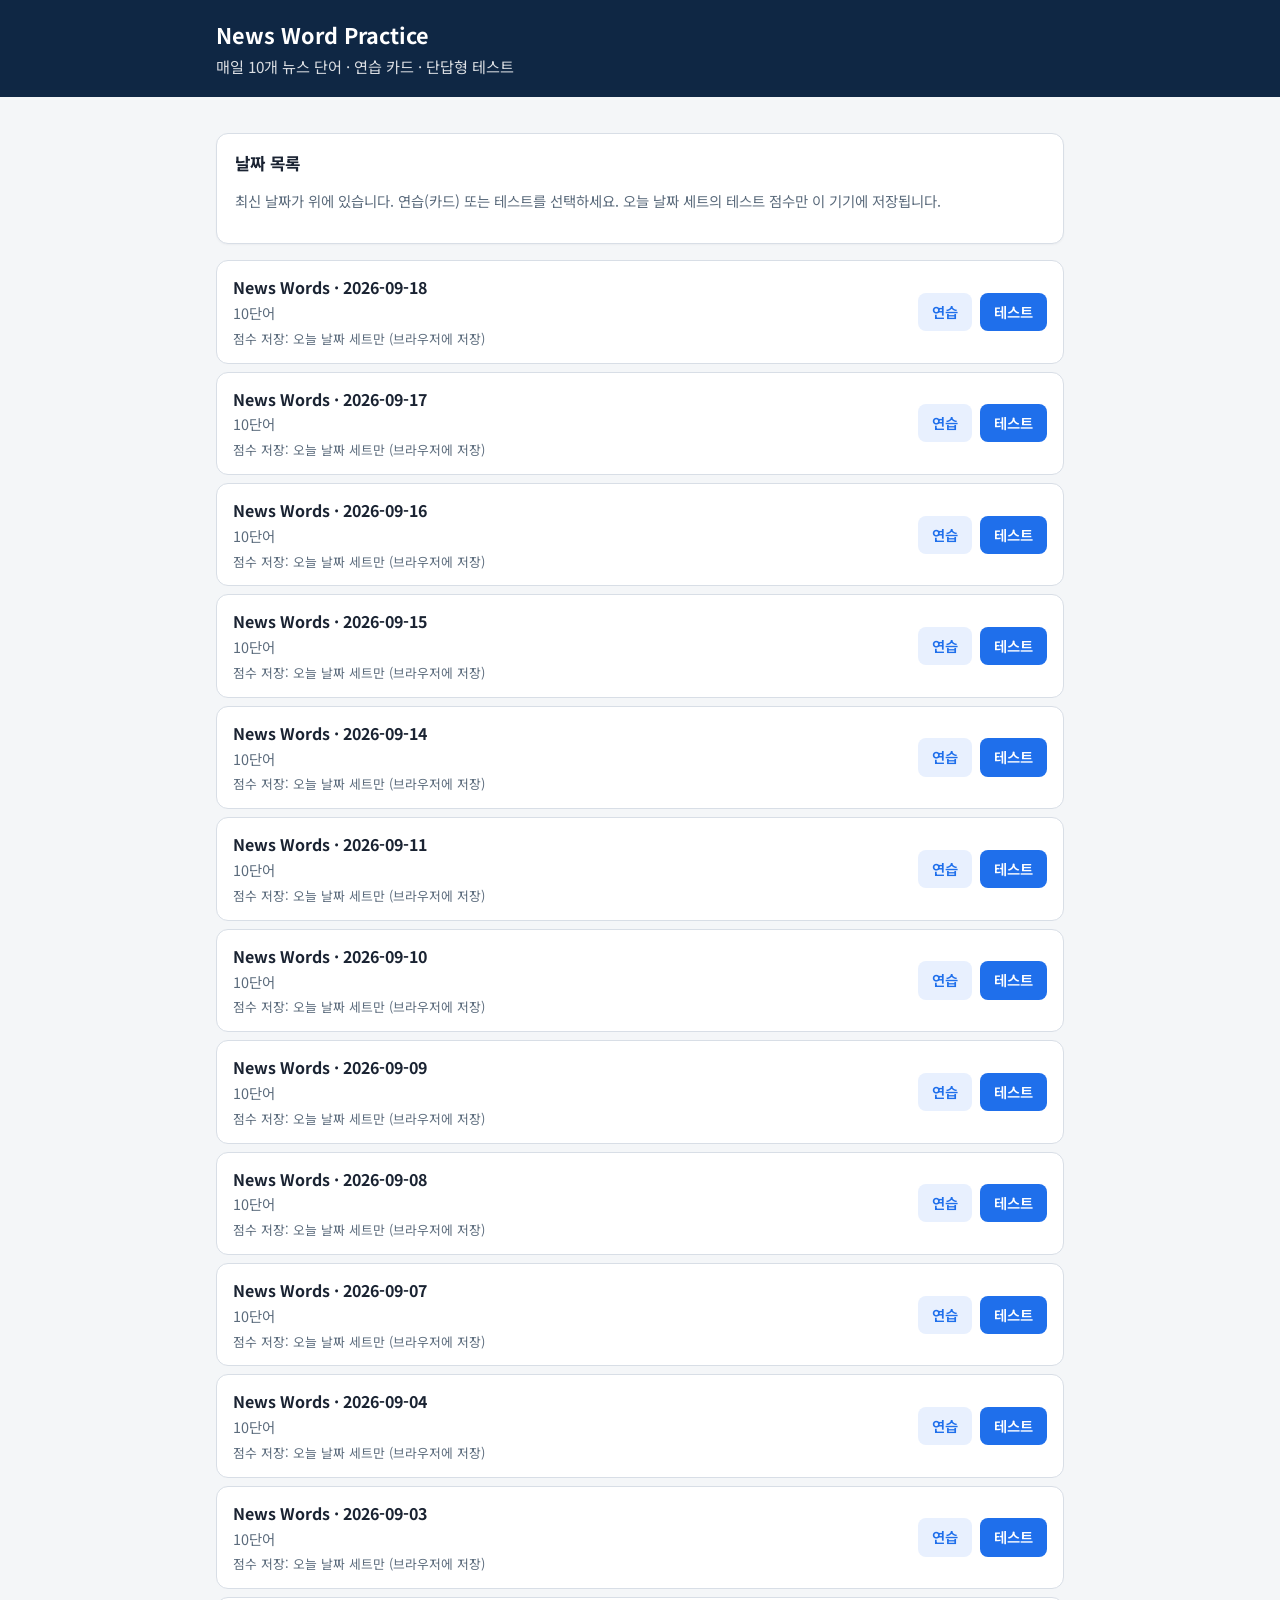
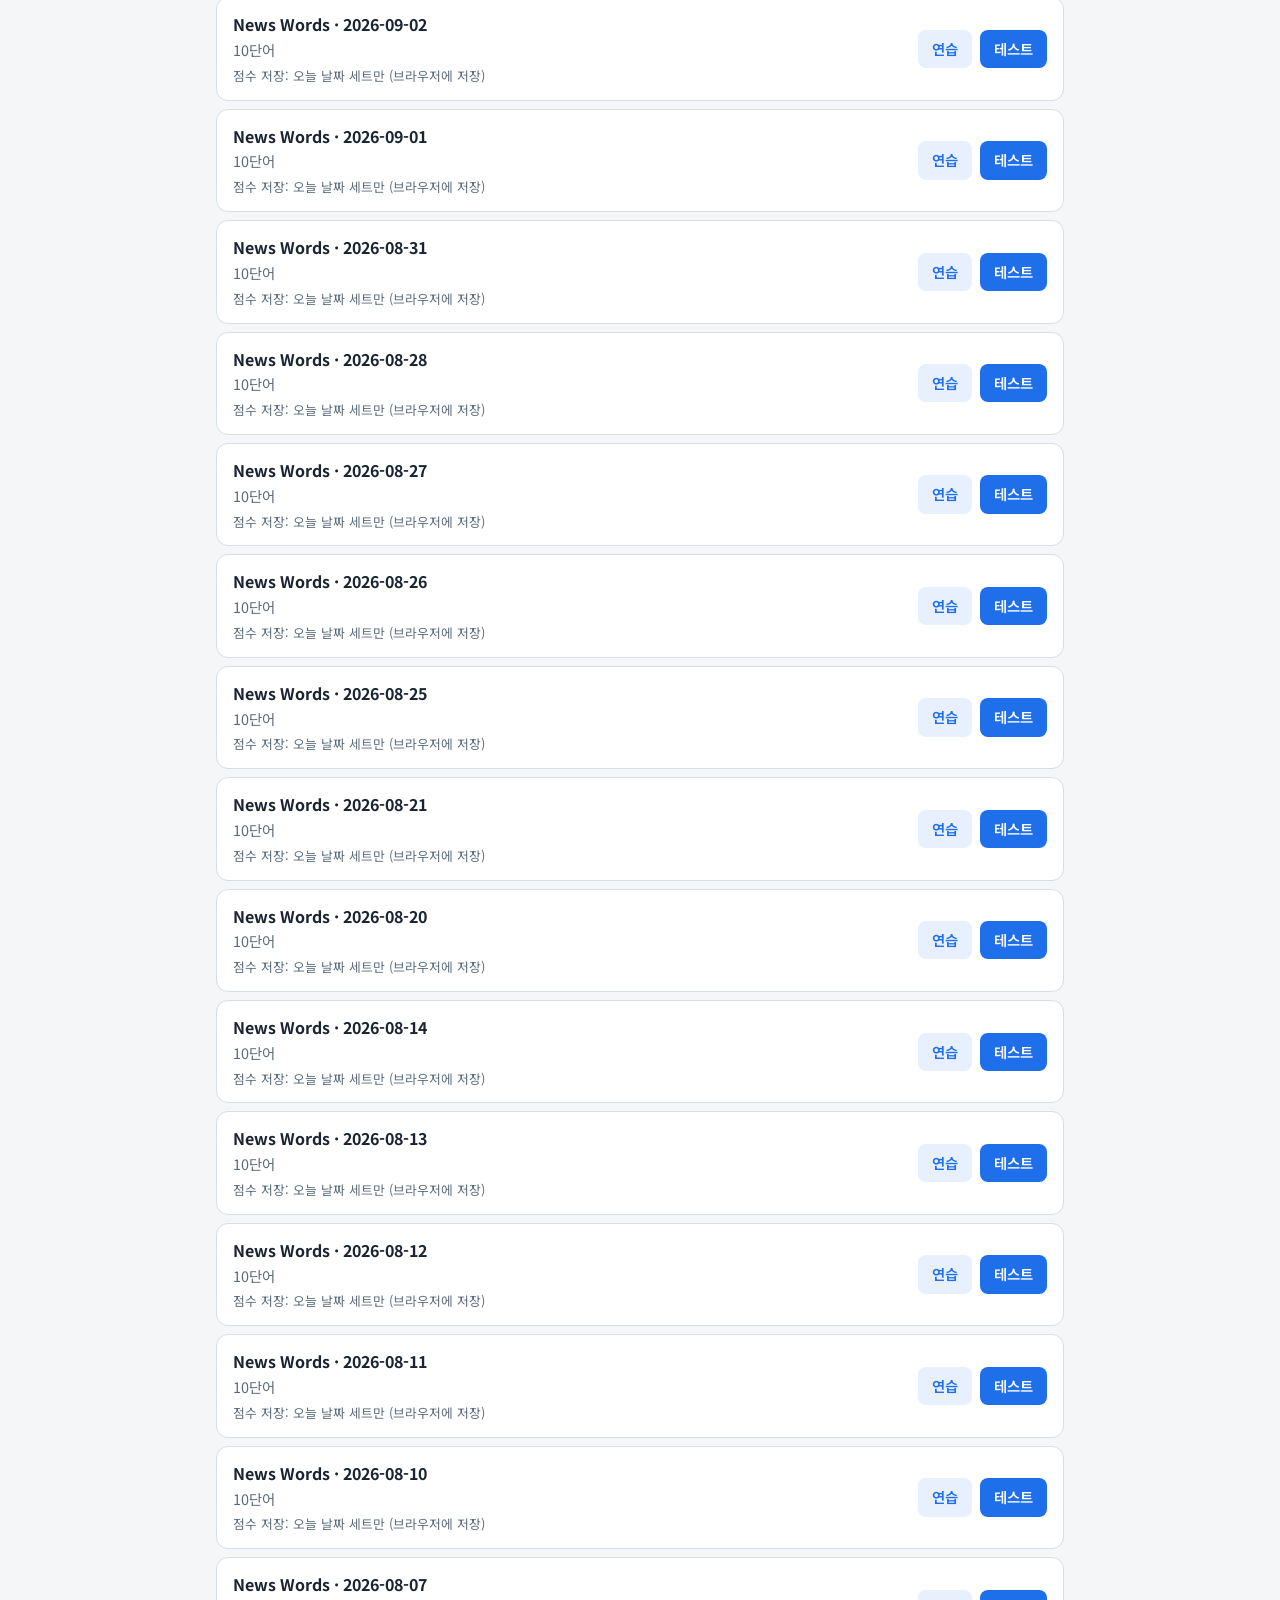
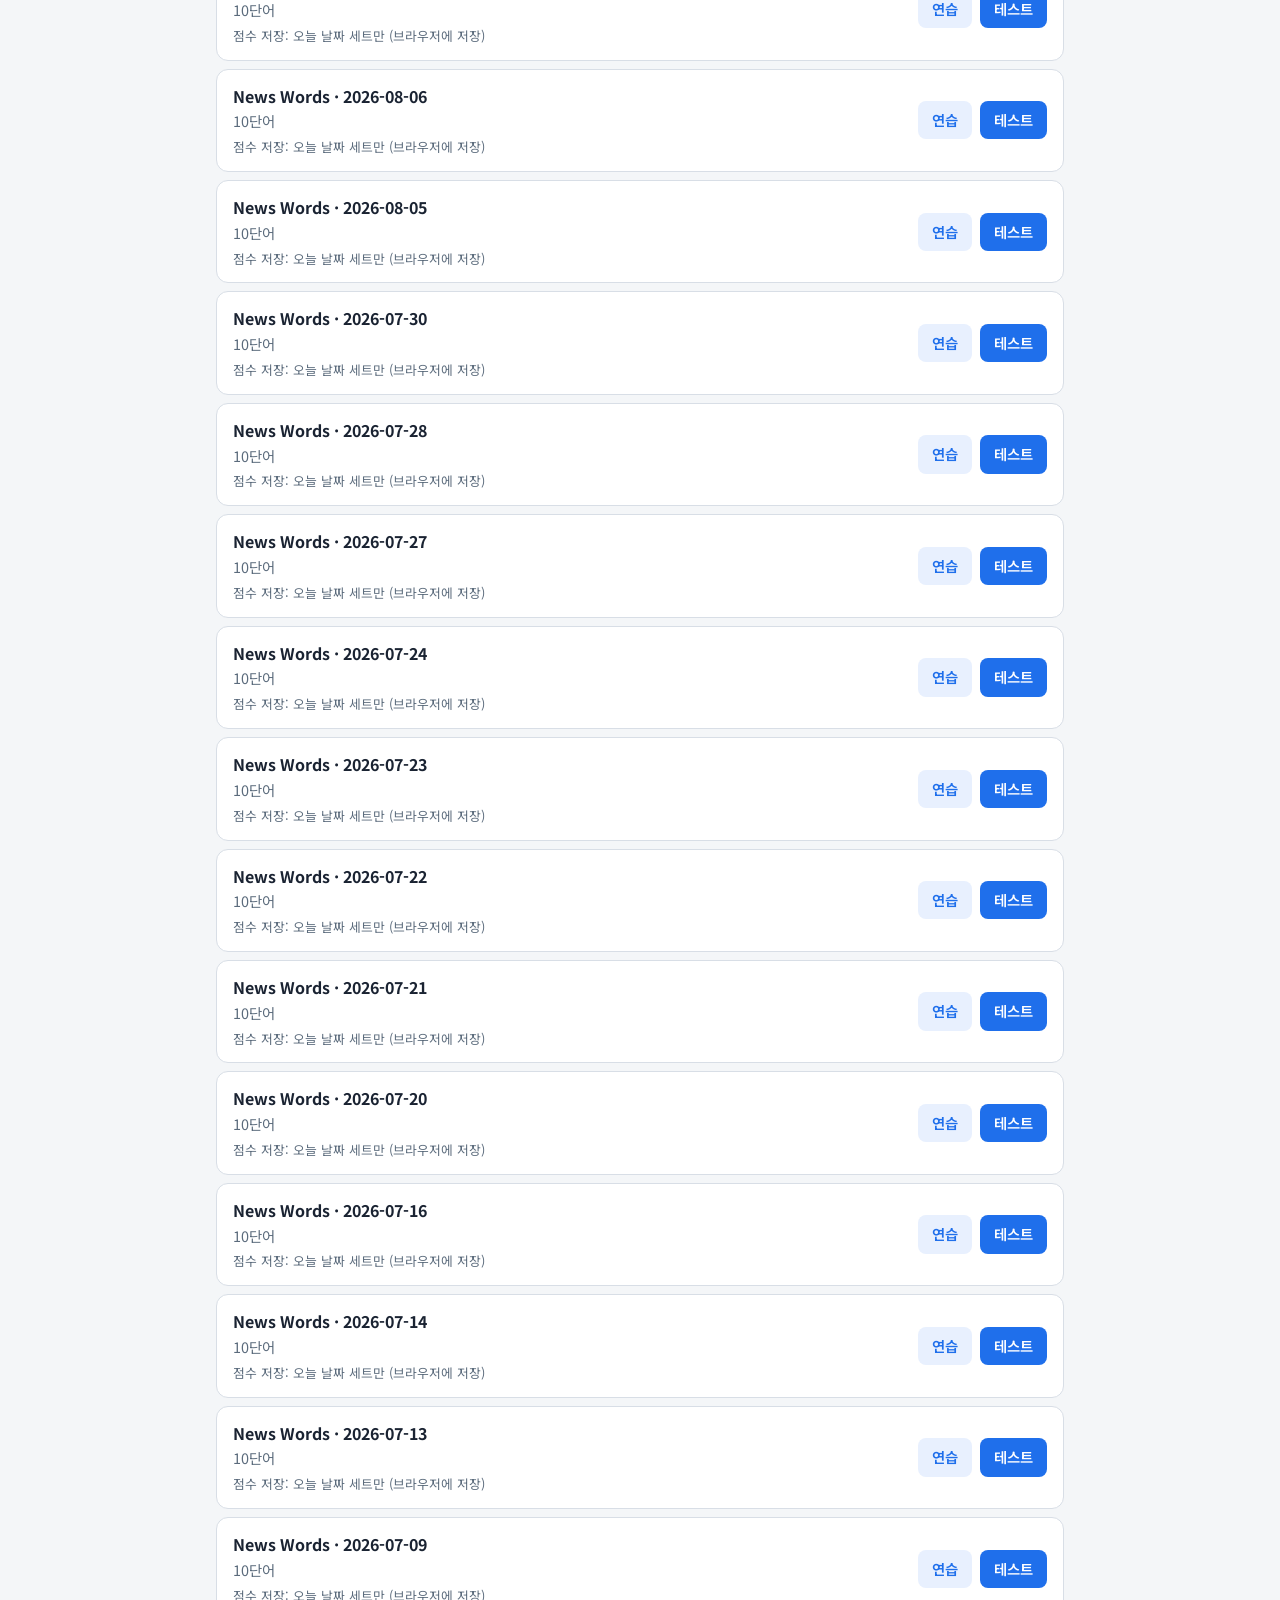
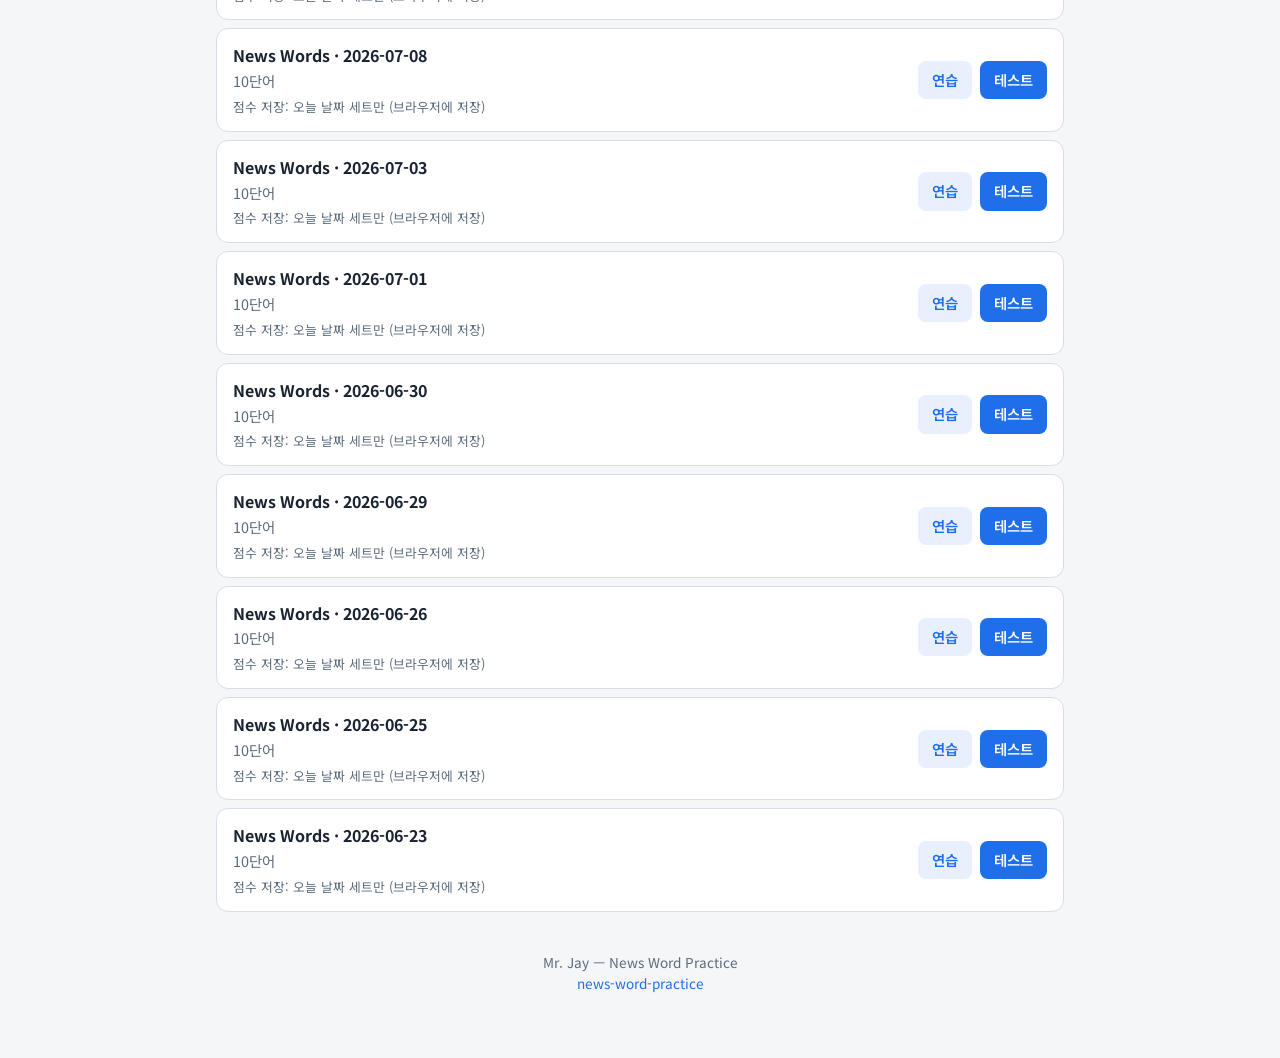
==== test.html @ 5d8d538a "Add static News Word Practice site for GitHub Pages. Vanilla HTML/CSS/JS with practice cards, MC tes" ====
<!DOCTYPE html>
<html lang="ko">
<head>
  <meta charset="UTF-8" />
  <meta name="viewport" content="width=device-width, initial-scale=1" />
  <title>테스트 · News Words</title>
  <link href="https://fonts.googleapis.com/css2?family=Noto+Sans+KR:wght@400;600;700&display=swap" rel="stylesheet" />
  <link rel="stylesheet" href="css/style.css" />
</head>
<body>
  <header class="app">
    <div class="wrap">
      <p style="margin:0 0 6px">
        <a class="back" href="index.html">← 목록</a>
        · <a class="back" id="practice-link" href="#">연습</a>
      </p>
      <h1 id="title">불러오는 중…</h1>
      <p id="sub" class="meta" style="color:#cde">객관식 · 제출 후 채점</p>
    </div>
  </header>
  <main class="wrap">
    <form id="quiz"></form>
    <div class="actions" id="actions">
      <button type="button" class="primary" id="submit">제출하고 채점</button>
      <button type="button" class="ghost" id="reset">다시 풀기</button>
    </div>
    <section id="results" class="hidden"></section>
    <footer class="site" id="storage-note"></footer>
  </main>
  <script src="js/storage.js"></script>
  <script src="js/data.js"></script>
  <script src="js/test.js"></script>
</body>
</html>
---- css/style.css ----
:root {
  --bg: #f4f6f8;
  --card: #fff;
  --ink: #1a2332;
  --muted: #5b6b7c;
  --accent: #1f6feb;
  --accent-dark: #0f2744;
  --ok: #1a7f37;
  --bad: #cf222e;
  --line: #d8dee6;
  --radius: 12px;
  font-family: "Noto Sans KR", system-ui, sans-serif;
}
* { box-sizing: border-box; }
body {
  margin: 0;
  background: var(--bg);
  color: var(--ink);
  line-height: 1.55;
}
a { color: var(--accent); text-decoration: none; }
a:hover { text-decoration: underline; }
.wrap { max-width: 880px; margin: 0 auto; padding: 24px 16px 64px; }
header.app {
  background: var(--accent-dark);
  color: #fff;
  padding: 18px 16px;
}
header.app .wrap { padding-top: 0; padding-bottom: 0; }
header.app h1 { margin: 0 0 4px; font-size: 1.35rem; }
header.app p { margin: 0; opacity: .85; font-size: .95rem; }
header.app a.back { color: #9ecbff; }
.card {
  background: var(--card);
  border: 1px solid var(--line);
  border-radius: var(--radius);
  padding: 16px 18px;
  margin: 12px 0;
  box-shadow: 0 1px 2px rgba(16, 24, 40, .04);
}
.card h2 { margin: 0 0 6px; font-size: 1.05rem; }
.meta { color: var(--muted); font-size: .9rem; }
.day-list { list-style: none; padding: 0; margin: 16px 0; }
.day-list li {
  display: flex;
  justify-content: space-between;
  align-items: center;
  gap: 10px;
  flex-wrap: wrap;
  padding: 14px 16px;
  margin: 8px 0;
  background: var(--card);
  border: 1px solid var(--line);
  border-radius: var(--radius);
}
.day-list .info strong { display: block; }
.day-list .actions-row {
  display: flex;
  gap: 8px;
  flex-shrink: 0;
}
.btn {
  display: inline-block;
  border: 0;
  border-radius: 8px;
  padding: 8px 14px;
  font-weight: 600;
  font-size: .9rem;
  cursor: pointer;
  text-align: center;
  text-decoration: none;
}
.btn-practice { background: #e8f0fe; color: var(--accent); }
.btn-test { background: var(--accent); color: #fff; }
.btn:hover { filter: brightness(.96); text-decoration: none; }
.score-pill {
  font-size: .8rem;
  color: var(--muted);
  margin-top: 4px;
}
.q { margin: 18px 0; padding-bottom: 14px; border-bottom: 1px solid var(--line); }
.q:last-child { border-bottom: 0; }
.q-num { font-weight: 700; color: var(--accent); margin-right: 6px; }
.q-stem { white-space: pre-wrap; margin: 8px 0 12px; }
.choices label {
  display: block;
  padding: 10px 12px;
  margin: 6px 0;
  border: 1px solid var(--line);
  border-radius: 8px;
  cursor: pointer;
  background: #fafbfc;
}
.choices label:has(input:checked) {
  border-color: var(--accent);
  background: #eef5ff;
}
.choices input { margin-right: 8px; }
.actions { display: flex; gap: 10px; flex-wrap: wrap; margin: 20px 0; }
button.primary {
  background: var(--accent);
  color: #fff;
  border: 0;
  border-radius: 10px;
  padding: 12px 18px;
  font-size: 1rem;
  font-weight: 700;
  cursor: pointer;
}
button.ghost {
  background: #fff;
  border: 1px solid var(--line);
  border-radius: 10px;
  padding: 12px 18px;
  cursor: pointer;
}
.score-banner {
  background: var(--accent-dark);
  color: #fff;
  border-radius: var(--radius);
  padding: 20px;
  margin: 16px 0;
}
.score-banner .big { font-size: 2rem; font-weight: 800; }
.score-banner .sub { opacity: .9; margin-top: 4px; }
.ok { color: var(--ok); font-weight: 700; }
.bad { color: var(--bad); font-weight: 700; }
.mistake {
  border-left: 4px solid var(--bad);
  padding: 10px 12px;
  margin: 10px 0;
  background: #fff5f5;
  border-radius: 0 8px 8px 0;
}
footer.site {
  margin-top: 40px;
  color: var(--muted);
  font-size: .85rem;
  text-align: center;
}
.hidden { display: none !important; }

/* Practice flip cards */
.practice-toolbar {
  display: flex;
  justify-content: space-between;
  align-items: center;
  flex-wrap: wrap;
  gap: 12px;
  margin: 8px 0 16px;
}
.practice-progress { font-weight: 600; color: var(--accent); }
.flip-scene {
  perspective: 1000px;
  max-width: 420px;
  margin: 0 auto 20px;
  min-height: 220px;
}
.flip-card {
  position: relative;
  width: 100%;
  min-height: 220px;
  transform-style: preserve-3d;
  transition: transform 0.45s ease;
  cursor: pointer;
}
.flip-card.is-flipped { transform: rotateY(180deg); }
.flip-face {
  position: absolute;
  inset: 0;
  backface-visibility: hidden;
  border-radius: var(--radius);
  border: 1px solid var(--line);
  background: var(--card);
  padding: 28px 20px;
  display: flex;
  flex-direction: column;
  justify-content: center;
  align-items: center;
  text-align: center;
  box-shadow: 0 2px 8px rgba(16, 24, 40, .06);
}
.flip-face.back { transform: rotateY(180deg); }
.flip-word {
  font-size: 1.75rem;
  font-weight: 800;
  color: var(--accent-dark);
  margin: 0 0 8px;
}
.flip-def {
  font-size: 1.05rem;
  margin: 0;
  line-height: 1.5;
}
.flip-ko {
  margin-top: 12px;
  color: var(--muted);
  font-size: .95rem;
}
.flip-hint {
  margin-top: 16px;
  font-size: .85rem;
  color: var(--muted);
}
.practice-nav {
  display: flex;
  justify-content: center;
  gap: 10px;
  flex-wrap: wrap;
}
.dot-strip {
  display: flex;
  justify-content: center;
  gap: 6px;
  flex-wrap: wrap;
  margin: 16px 0;
}
.dot {
  width: 10px;
  height: 10px;
  border-radius: 50%;
  background: var(--line);
  border: 0;
  padding: 0;
  cursor: pointer;
}
.dot.active { background: var(--accent); }
.dot.seen { background: #9ecbff; }

@media (max-width: 480px) {
  .flip-word { font-size: 1.45rem; }
  .day-list .actions-row { width: 100%; }
  .day-list .btn { flex: 1; }
}
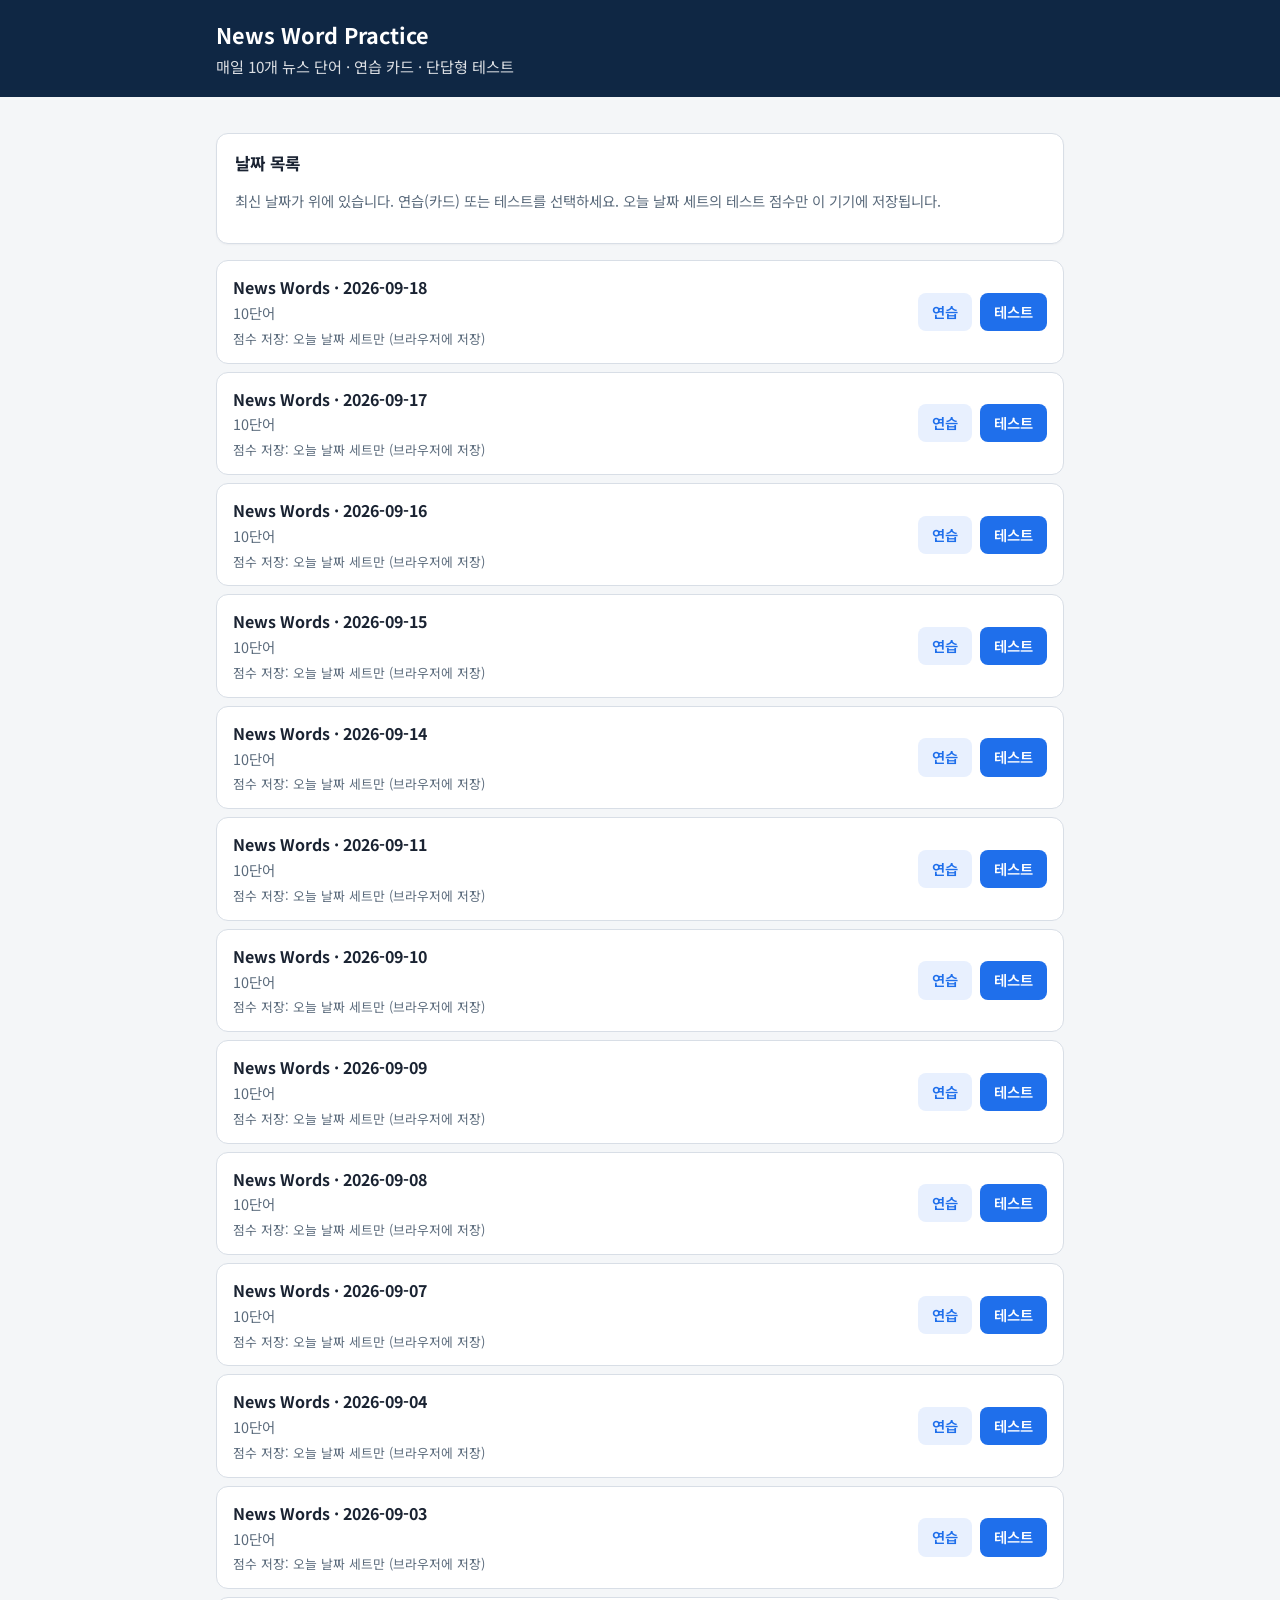
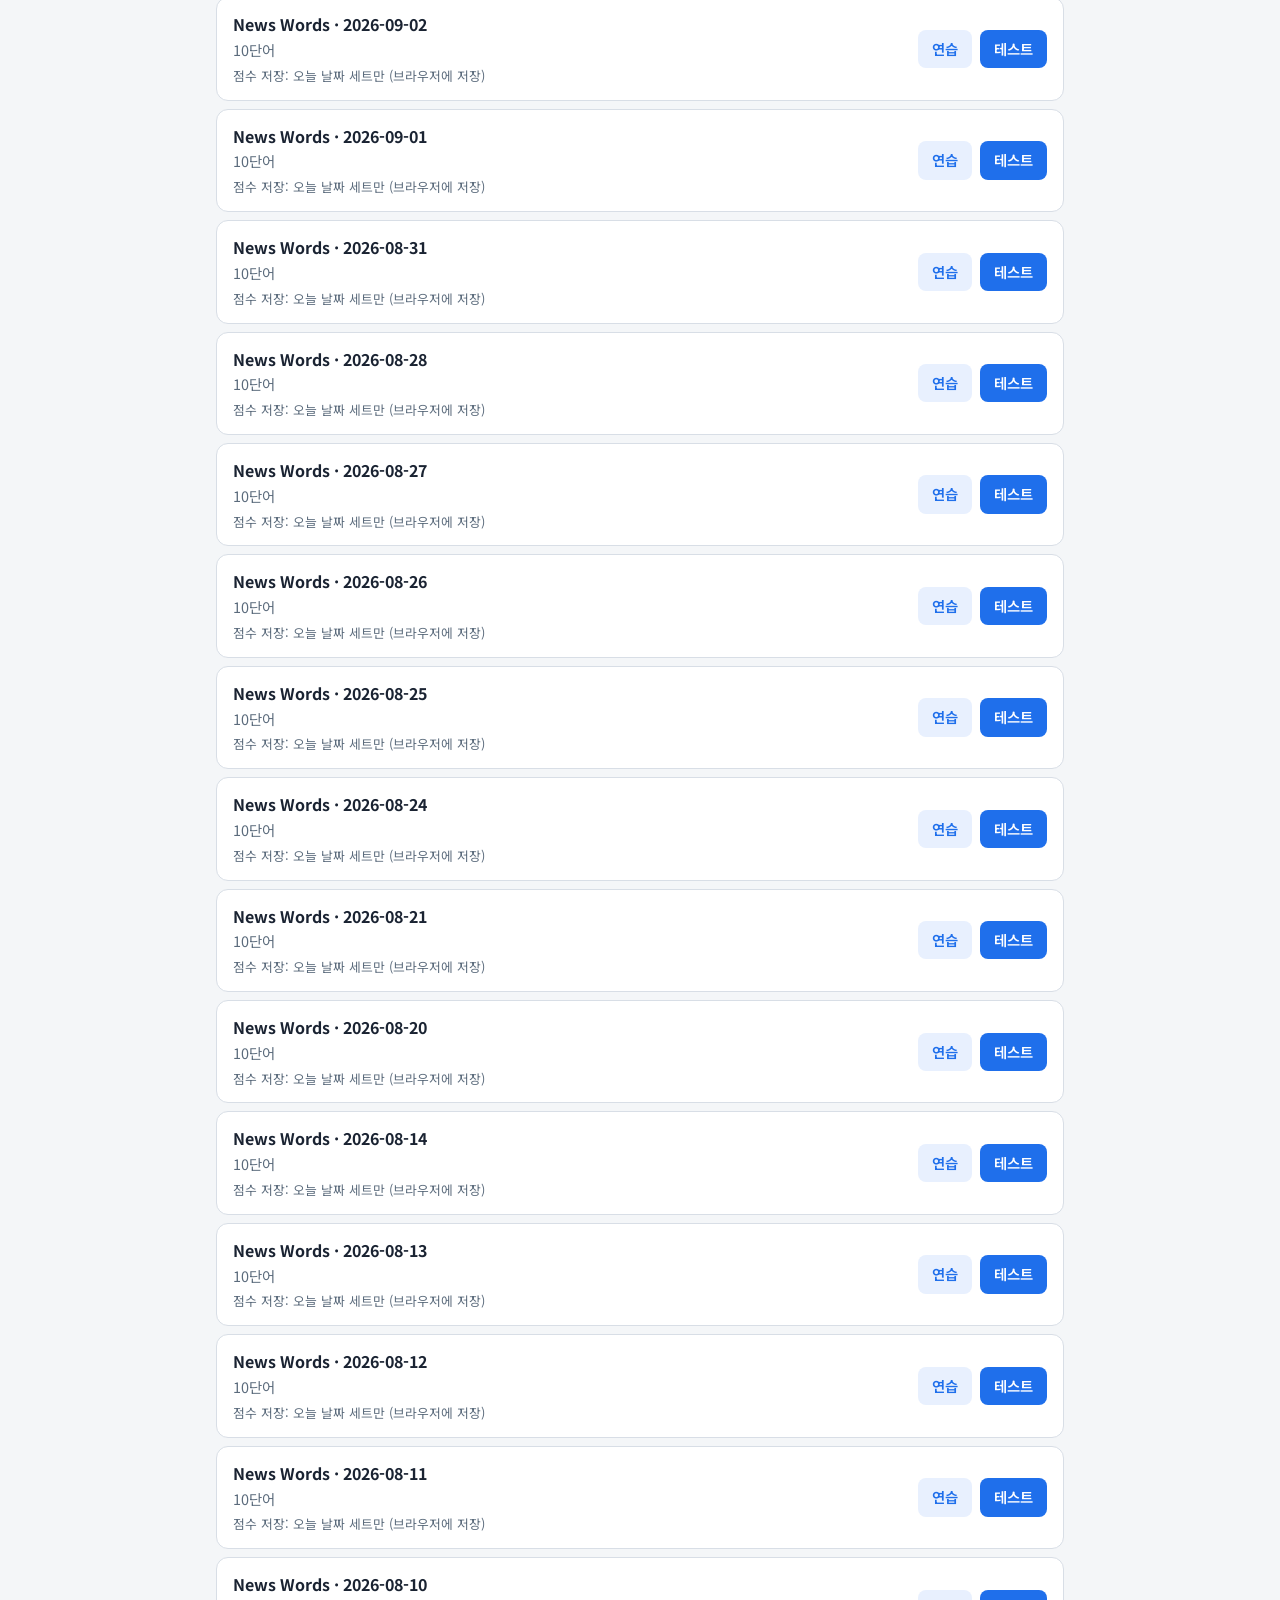
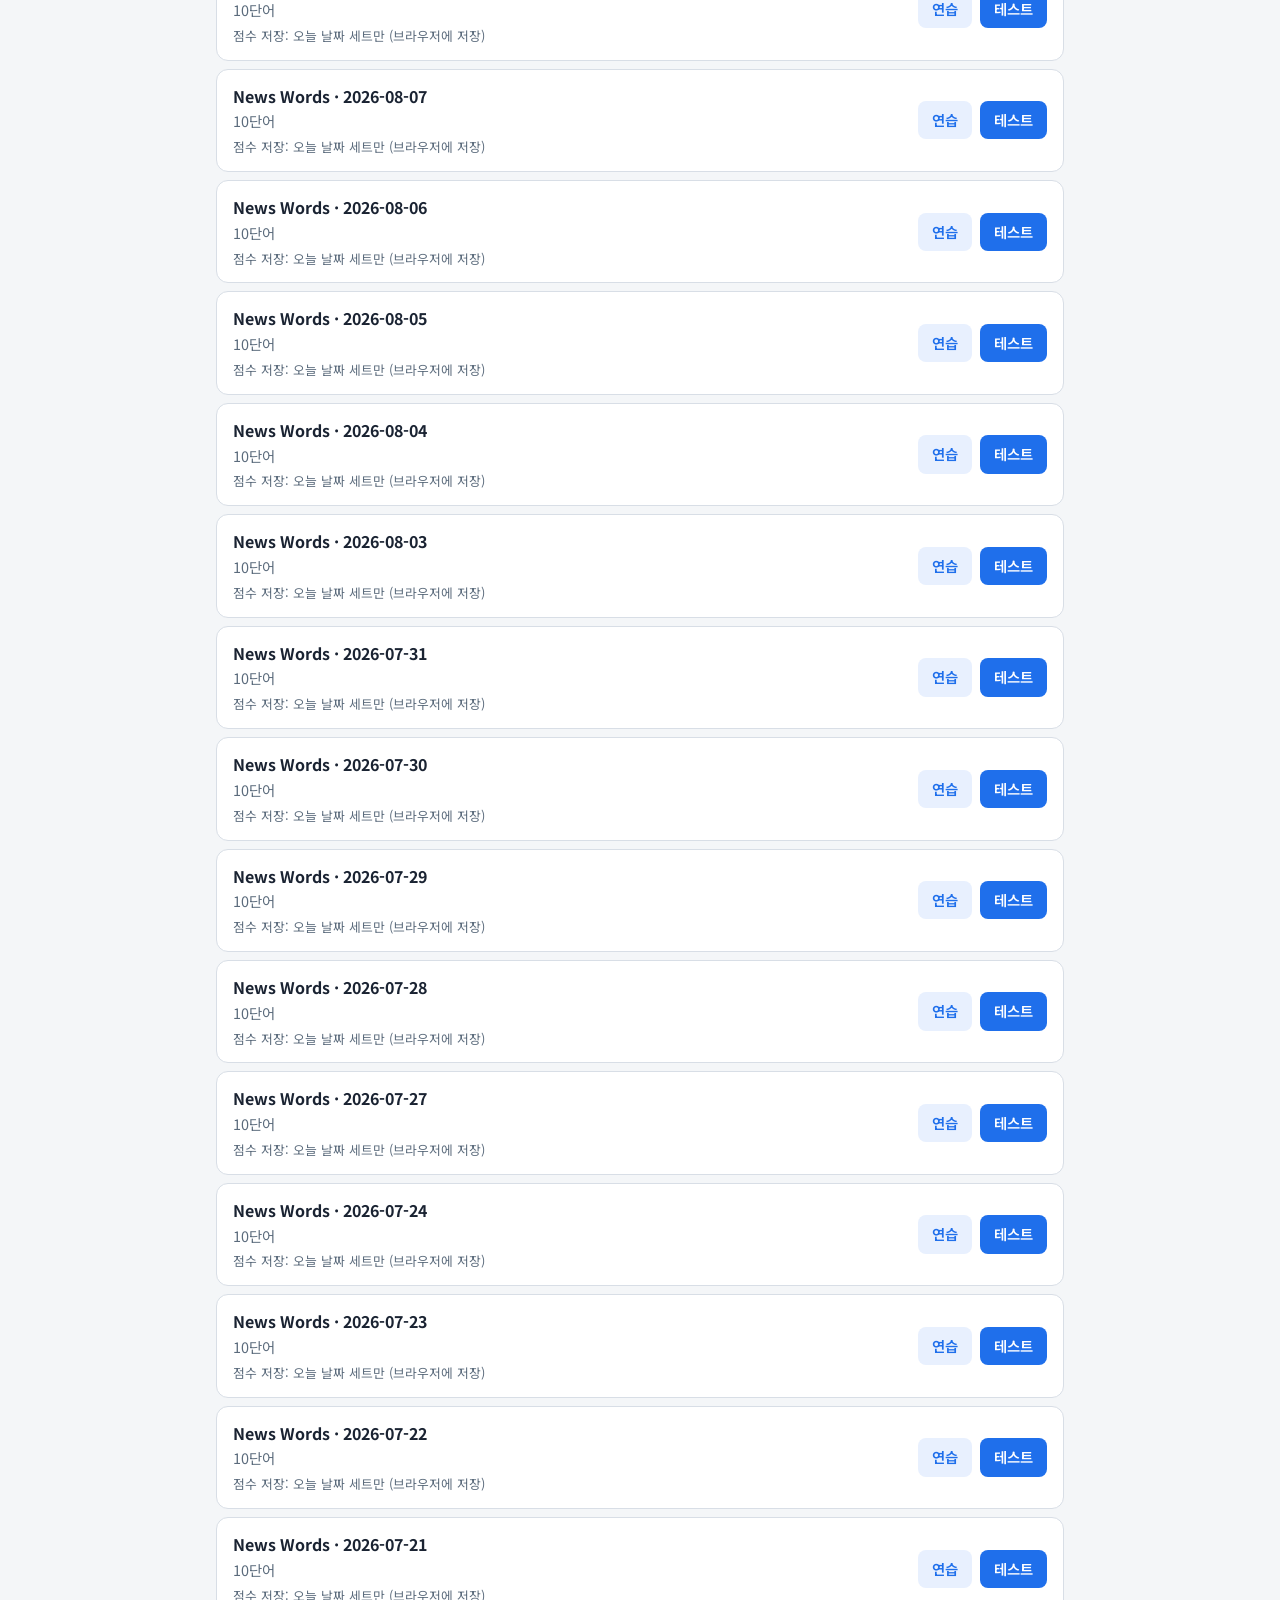
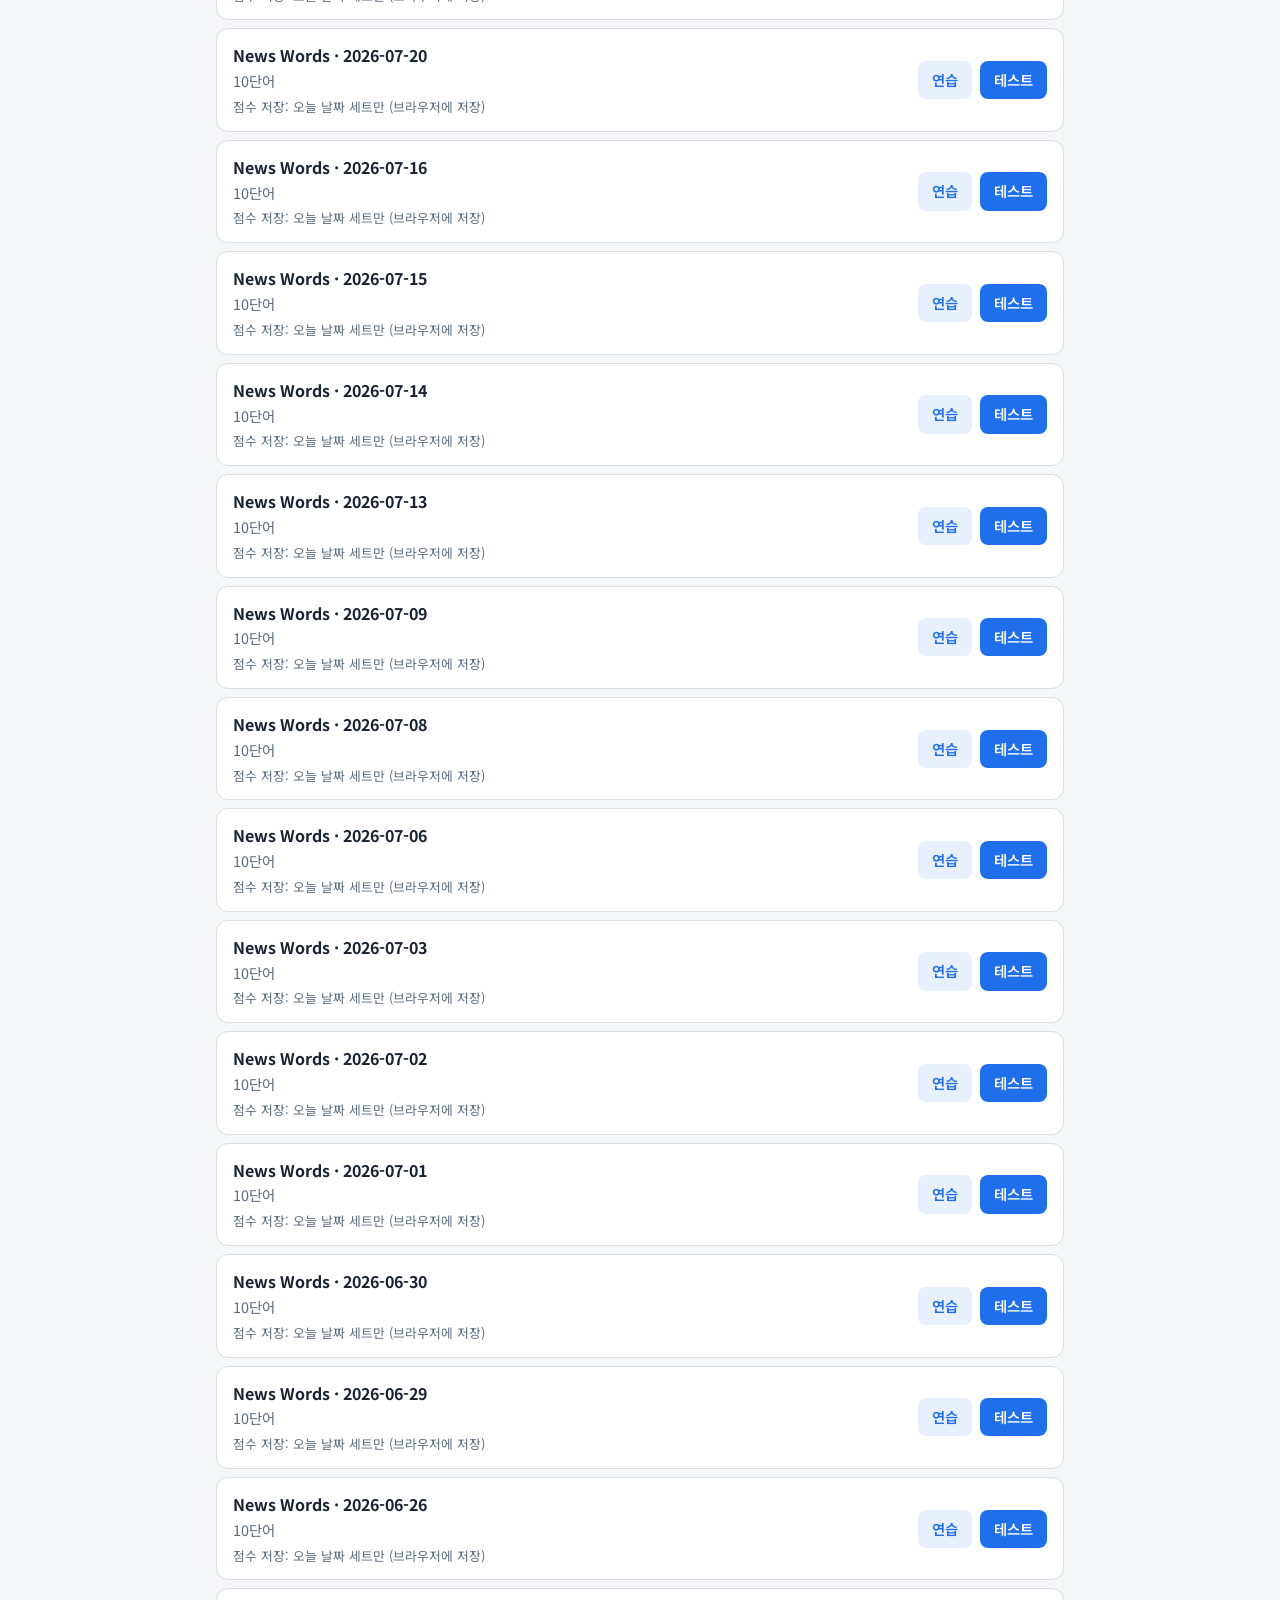
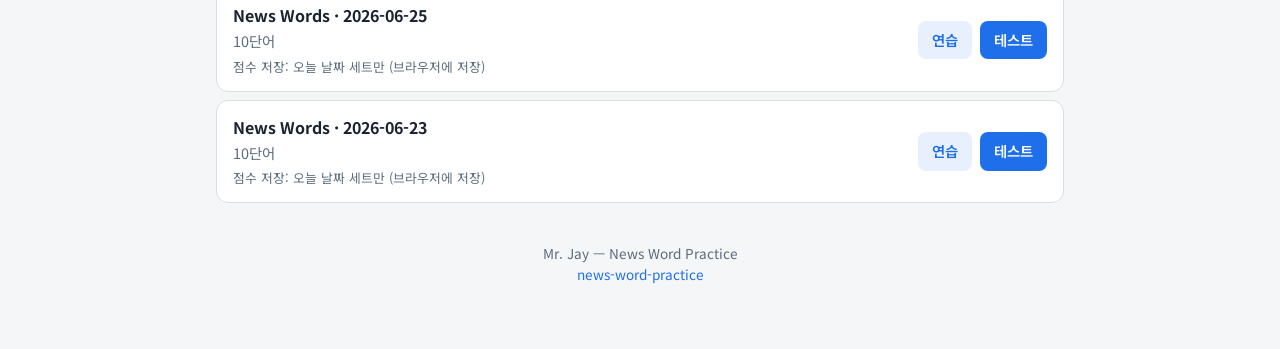
==== commit 991eef9f: "Show percent next to student scores (display only, e.g. 10 / 20 (50%)); bump cache version" ====
--- a/test.html
+++ b/test.html
@@ -27,8 +27,8 @@
     <section id="results" class="hidden"></section>
     <footer class="site" id="storage-note"></footer>
   </main>
-  <script src="js/storage.js"></script>
+  <script src="js/storage.js?v=20261020-pct"></script>
   <script src="js/data.js"></script>
-  <script src="js/test.js"></script>
+  <script src="js/test.js?v=20261020-pct"></script>
 </body>
 </html>
